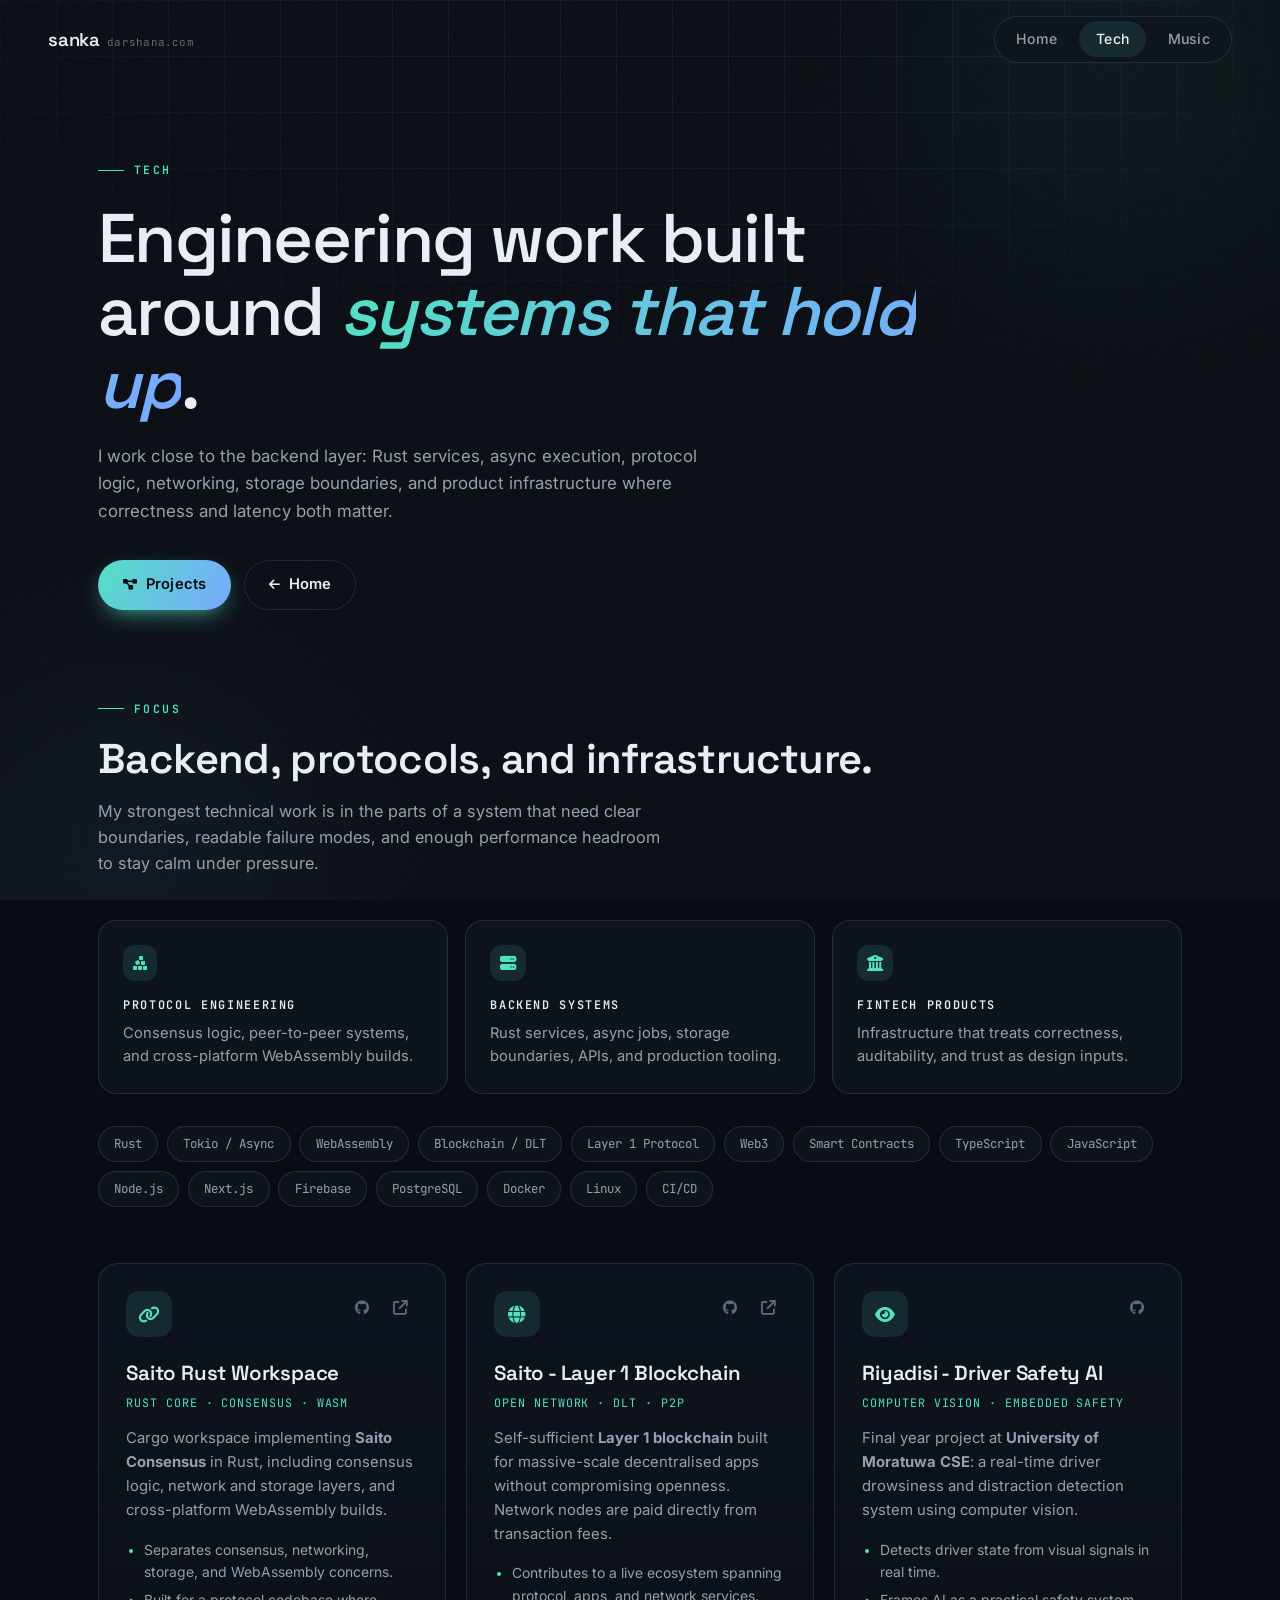
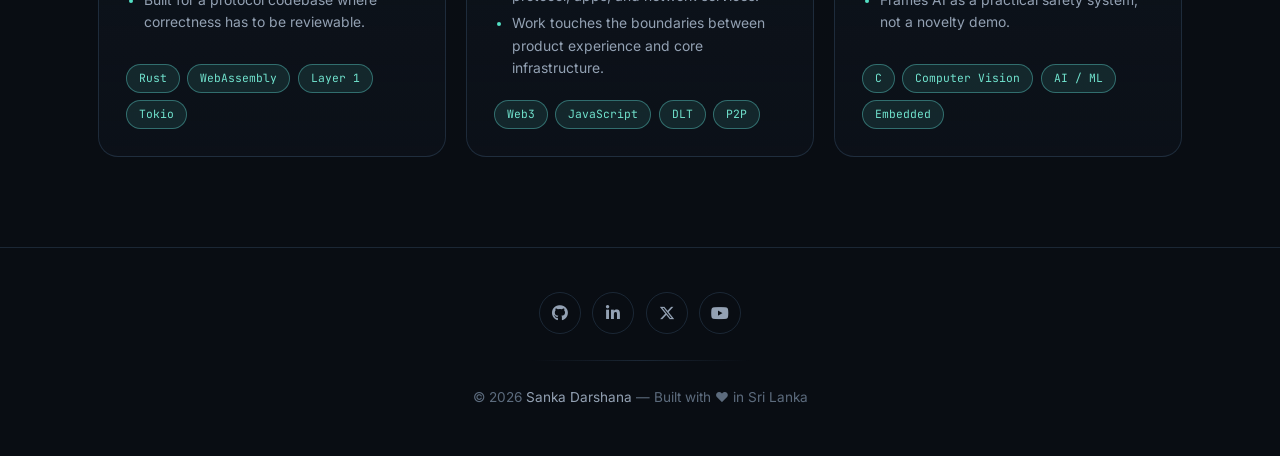
==== tech.html @ bdc48578 "Redesign site: tri-theme modern aesthetic - Shared stylesheet rewritten: per-page themes scoped by b" ====
<!DOCTYPE html>
<html lang="en">

<head>
    <meta charset="UTF-8" />
    <meta name="viewport" content="width=device-width, initial-scale=1.0" />
    <meta name="description"
        content="Technical portfolio of Sanka Darshana: Rust systems, blockchain protocols, backend engineering, and FinTech infrastructure." />
    <meta name="author" content="Sanka Darshana" />

    <meta property="og:title" content="Sanka Darshana - Tech" />
    <meta property="og:description" content="Rust systems, blockchain infrastructure, backend engineering, and selected projects." />
    <meta property="og:type" content="website" />
    <meta property="og:url" content="https://sankadarshana.com/tech.html" />

    <link rel="canonical" href="https://sankadarshana.com/tech.html" />
    <link rel="preconnect" href="https://fonts.googleapis.com" />
    <link rel="preconnect" href="https://fonts.gstatic.com" crossorigin />
    <link
        href="https://fonts.googleapis.com/css2?family=Fraunces:ital,wght@0,400..700;1,400..700&family=Inter:wght@400;500;600&family=JetBrains+Mono:wght@400;600&family=Space+Grotesk:wght@500;600&display=swap"
        rel="stylesheet" />

    <link rel="stylesheet" href="https://cdnjs.cloudflare.com/ajax/libs/font-awesome/6.5.1/css/all.min.css"
        integrity="sha512-DTOQO9RWCH3ppGqcWaEA1BIZOC6xxalwEsw9c2QQeAIftl+Vegovlnee1c9QX4TctnWMn13TZye+giMm8e2LwA=="
        crossorigin="anonymous" referrerpolicy="no-referrer" />

    <link rel="stylesheet" href="css/style.css" />
</head>

<body data-page="tech">

    <nav class="nav" role="navigation" aria-label="Main navigation">
        <a href="index.html" class="nav__logo">sanka<span>darshana.com</span></a>

        <ul class="nav__links" role="list">
            <li><a href="index.html" data-page-link="home">Home</a></li>
            <li><a href="tech.html" data-page-link="tech">Tech</a></li>
            <li><a href="music.html" data-page-link="music">Music</a></li>
        </ul>

        <button class="nav__burger" aria-label="Open menu" aria-expanded="false">
            <span></span>
            <span></span>
            <span></span>
        </button>
    </nav>

    <nav class="nav__mobile" aria-label="Mobile navigation">
        <a href="index.html" data-page-link="home">Home</a>
        <a href="tech.html" data-page-link="tech">Tech</a>
        <a href="music.html" data-page-link="music">Music</a>
    </nav>

    <div class="backdrop" aria-hidden="true">
        <div class="backdrop__glow backdrop__glow--a"></div>
        <div class="backdrop__glow backdrop__glow--b"></div>
        <div class="backdrop__grid"></div>
        <div class="backdrop__grain"></div>
    </div>

    <main>
        <section class="page-hero page-hero--tech" aria-label="Tech overview">
            <div class="page-hero__inner">
                <p class="section-label fade-in">tech</p>
                <h1 class="page-hero__title fade-in fade-in-delay-1">
                    Engineering work built around <em>systems that hold up</em>.
                </h1>
                <p class="page-hero__desc fade-in fade-in-delay-2">
                    I work close to the backend layer: Rust services, async execution, protocol logic,
                    networking, storage boundaries, and product infrastructure where correctness and latency
                    both matter.
                </p>
                <div class="page-hero__actions fade-in fade-in-delay-3">
                    <a href="#projects" class="btn btn--dev"><i class="fa-solid fa-diagram-project"></i> Projects</a>
                    <a href="index.html" class="btn btn--outline"><i class="fa-solid fa-arrow-left"></i> Home</a>
                </div>
            </div>
        </section>

        <section id="developer" aria-label="Technical portfolio">
            <div class="dev__header">
                <p class="section-label fade-in">focus</p>
                <h2 class="section-title fade-in fade-in-delay-1">
                    Backend, protocols, and infrastructure.
                </h2>
                <p class="section-desc fade-in fade-in-delay-2">
                    My strongest technical work is in the parts of a system that need clear boundaries,
                    readable failure modes, and enough performance headroom to stay calm under pressure.
                </p>
            </div>

            <div class="dev__focus fade-in fade-in-delay-3" role="list" aria-label="Engineering focus areas">
                <article class="focus-card" role="listitem">
                    <i class="fa-solid fa-cubes-stacked"></i>
                    <span>Protocol engineering</span>
                    <strong>Consensus logic, peer-to-peer systems, and cross-platform WebAssembly builds.</strong>
                </article>
                <article class="focus-card" role="listitem">
                    <i class="fa-solid fa-server"></i>
                    <span>Backend systems</span>
                    <strong>Rust services, async jobs, storage boundaries, APIs, and production tooling.</strong>
                </article>
                <article class="focus-card" role="listitem">
                    <i class="fa-solid fa-building-columns"></i>
                    <span>FinTech products</span>
                    <strong>Infrastructure that treats correctness, auditability, and trust as design inputs.</strong>
                </article>
            </div>

            <div class="skills__grid fade-in" aria-label="Skills">
                <span class="skill-badge">Rust</span>
                <span class="skill-badge">Tokio / Async</span>
                <span class="skill-badge">WebAssembly</span>
                <span class="skill-badge">Blockchain / DLT</span>
                <span class="skill-badge">Layer 1 Protocol</span>
                <span class="skill-badge">Web3</span>
                <span class="skill-badge">Smart Contracts</span>
                <span class="skill-badge">TypeScript</span>
                <span class="skill-badge">JavaScript</span>
                <span class="skill-badge">Node.js</span>
                <span class="skill-badge">Next.js</span>
                <span class="skill-badge">Firebase</span>
                <span class="skill-badge">PostgreSQL</span>
                <span class="skill-badge">Docker</span>
                <span class="skill-badge">Linux</span>
                <span class="skill-badge">CI/CD</span>
            </div>

            <div id="projects" class="projects__grid" role="list">
                <article class="project-card fade-in" role="listitem">
                    <div class="project-card__head">
                        <span class="project-card__icon" aria-hidden="true"><i class="fa-solid fa-link"></i></span>
                        <div class="project-card__links">
                            <a href="https://github.com/SaitoTech/saito-rust-workspace" aria-label="GitHub repository"
                                title="View on GitHub" target="_blank" rel="noopener"><i
                                    class="fa-brands fa-github"></i></a>
                            <a href="https://saitotech.github.io/saito-rust-workspace/" aria-label="API Docs"
                                title="API Docs" target="_blank" rel="noopener"><i
                                    class="fa-solid fa-arrow-up-right-from-square"></i></a>
                        </div>
                    </div>
                    <h3 class="project-card__title">Saito Rust Workspace</h3>
                    <p class="project-card__meta">Rust core &middot; Consensus &middot; WASM</p>
                    <p class="project-card__desc">
                        Cargo workspace implementing <strong>Saito Consensus</strong> in Rust, including
                        consensus logic, network and storage layers, and cross-platform WebAssembly builds.
                    </p>
                    <ul class="project-card__details">
                        <li>Separates consensus, networking, storage, and WebAssembly concerns.</li>
                        <li>Built for a protocol codebase where correctness has to be reviewable.</li>
                    </ul>
                    <div class="project-card__tags">
                        <span class="tag tag--dev">Rust</span>
                        <span class="tag tag--dev">WebAssembly</span>
                        <span class="tag tag--dev">Layer 1</span>
                        <span class="tag tag--dev">Tokio</span>
                    </div>
                </article>

                <article class="project-card fade-in fade-in-delay-1" role="listitem">
                    <div class="project-card__head">
                        <span class="project-card__icon" aria-hidden="true"><i class="fa-solid fa-globe"></i></span>
                        <div class="project-card__links">
                            <a href="https://github.com/SaitoTech/saito" aria-label="GitHub repository"
                                title="View on GitHub" target="_blank" rel="noopener"><i
                                    class="fa-brands fa-github"></i></a>
                            <a href="https://saito.io" aria-label="Live site" title="saito.io" target="_blank"
                                rel="noopener"><i class="fa-solid fa-arrow-up-right-from-square"></i></a>
                        </div>
                    </div>
                    <h3 class="project-card__title">Saito - Layer 1 Blockchain</h3>
                    <p class="project-card__meta">Open network &middot; DLT &middot; P2P</p>
                    <p class="project-card__desc">
                        Self-sufficient <strong>Layer 1 blockchain</strong> built for massive-scale decentralised
                        apps without compromising openness. Network nodes are paid directly from transaction fees.
                    </p>
                    <ul class="project-card__details">
                        <li>Contributes to a live ecosystem spanning protocol, apps, and network services.</li>
                        <li>Work touches the boundaries between product experience and core infrastructure.</li>
                    </ul>
                    <div class="project-card__tags">
                        <span class="tag tag--dev">Web3</span>
                        <span class="tag tag--dev">JavaScript</span>
                        <span class="tag tag--dev">DLT</span>
                        <span class="tag tag--dev">P2P</span>
                    </div>
                </article>

                <article class="project-card fade-in fade-in-delay-2" role="listitem">
                    <div class="project-card__head">
                        <span class="project-card__icon" aria-hidden="true"><i class="fa-solid fa-eye"></i></span>
                        <div class="project-card__links">
                            <a href="https://github.com/SankaD/Riyadisi" aria-label="GitHub repository"
                                title="View on GitHub" target="_blank" rel="noopener"><i
                                    class="fa-brands fa-github"></i></a>
                        </div>
                    </div>
                    <h3 class="project-card__title">Riyadisi - Driver Safety AI</h3>
                    <p class="project-card__meta">Computer vision &middot; Embedded safety</p>
                    <p class="project-card__desc">
                        Final year project at <strong>University of Moratuwa CSE</strong>: a real-time driver
                        drowsiness and distraction detection system using computer vision.
                    </p>
                    <ul class="project-card__details">
                        <li>Detects driver state from visual signals in real time.</li>
                        <li>Frames AI as a practical safety system, not a novelty demo.</li>
                    </ul>
                    <div class="project-card__tags">
                        <span class="tag tag--dev">C</span>
                        <span class="tag tag--dev">Computer Vision</span>
                        <span class="tag tag--dev">AI / ML</span>
                        <span class="tag tag--dev">Embedded</span>
                    </div>
                </article>
            </div>
        </section>
    </main>

    <footer>
        <div class="footer__social" aria-label="Social links">
            <a href="https://github.com/SankaD" class="github" aria-label="GitHub" title="GitHub" target="_blank"
                rel="noopener"><i class="fa-brands fa-github"></i></a>
            <a href="https://www.linkedin.com/in/sankadarshana/" class="linkedin" aria-label="LinkedIn" title="LinkedIn"
                target="_blank" rel="noopener"><i class="fa-brands fa-linkedin-in"></i></a>
            <a href="https://twitter.com/SankaD" class="twitter" aria-label="Twitter/X" title="Twitter/X"
                target="_blank" rel="noopener"><i class="fa-brands fa-x-twitter"></i></a>
            <a href="https://www.youtube.com/@sanka-darshana" class="youtube" aria-label="YouTube" title="YouTube"
                target="_blank" rel="noopener"><i class="fa-brands fa-youtube"></i></a>
        </div>

        <div class="footer__divider" aria-hidden="true"></div>

        <p class="footer__copy">
            &copy; 2026 <a href="index.html">Sanka Darshana</a> &mdash; Built with &hearts; in Sri Lanka
        </p>
    </footer>

    <script src="js/main.js"></script>
</body>

</html>
---- css/style.css ----
/* ============================================================
   sankadarshana.com — one sheet, three moods.
   Theme scope: body[data-page="home"|"tech"|"music"].
   Shared layout + components inherit per-page custom props.
   ============================================================ */

/* ---------- Reset & tokens ---------- */

*,
*::before,
*::after {
  box-sizing: border-box;
  margin: 0;
  padding: 0;
}

html {
  scroll-behavior: smooth;
  -webkit-text-size-adjust: 100%;
}

body {
  min-height: 100dvh;
  font-family: var(--font-body);
  font-size: 1rem;
  line-height: 1.6;
  color: var(--ink);
  background-color: var(--bg);
  -webkit-font-smoothing: antialiased;
  text-rendering: optimizeLegibility;
}

img {
  max-width: 100%;
  display: block;
}

a {
  color: inherit;
  text-decoration: none;
}

ul[role="list"],
ol[role="list"] {
  list-style: none;
}

button {
  font: inherit;
  color: inherit;
  background: none;
  border: 0;
  cursor: pointer;
}

::selection {
  background: var(--accent);
  color: #0b0c10;
}

:focus-visible {
  outline: 2px solid var(--accent);
  outline-offset: 3px;
  border-radius: 4px;
}

@media (prefers-reduced-motion: reduce) {
  html {
    scroll-behavior: auto;
  }

  *,
  *::before,
  *::after {
    animation-duration: 0.01ms !important;
    animation-iteration-count: 1 !important;
    transition-duration: 0.01ms !important;
  }
}

/* ---------- Page themes ---------- */
/* Home: warm neutral studio · Tech: cool machine room · Music: analog dusk */

body[data-page="home"] {
  --bg: #101014;
  --bg-raised: #17171d;
  --panel: rgba(255, 255, 255, 0.035);
  --line: rgba(255, 255, 255, 0.09);
  --ink: #f2f0eb;
  --muted: #a5a3a0;
  --faint: #71706e;

  --accent: #e8b64c;
  --accent-2: #8fa3b8;
  --accent-soft: rgba(232, 182, 76, 0.12);
  --glow-a: rgba(232, 182, 76, 0.09);
  --glow-b: rgba(143, 163, 184, 0.07);

  --font-display: "Fraunces", "Iowan Old Style", Georgia, serif;
  --font-body: "Inter", system-ui, sans-serif;
  --font-mono: "JetBrains Mono", ui-monospace, "SF Mono", monospace;
}

body[data-page="tech"] {
  --bg: #090d13;
  --bg-raised: #0e141d;
  --panel: rgba(148, 197, 255, 0.04);
  --line: rgba(126, 178, 236, 0.16);
  --ink: #e8eef6;
  --muted: #93a1b3;
  --faint: #5c6b7d;

  --accent: #53e0c4;
  --accent-2: #79a8ff;
  --accent-soft: rgba(83, 224, 196, 0.11);
  --glow-a: rgba(83, 224, 196, 0.07);
  --glow-b: rgba(121, 168, 255, 0.08);

  --font-display: "Space Grotesk", "Inter", system-ui, sans-serif;
  --font-body: "Inter", system-ui, sans-serif;
  --font-mono: "JetBrains Mono", ui-monospace, "SF Mono", monospace;
}

body[data-page="music"] {
  --bg: #140d12;
  --bg-raised: #1d1319;
  --panel: rgba(255, 190, 150, 0.05);
  --line: rgba(240, 176, 128, 0.16);
  --ink: #f7ede4;
  --muted: #bd9f92;
  --faint: #867066;

  --accent: #ff9e64;
  --accent-2: #f472a6;
  --accent-soft: rgba(255, 158, 100, 0.12);
  --glow-a: rgba(255, 158, 100, 0.1);
  --glow-b: rgba(244, 114, 166, 0.08);

  --font-display: "Fraunces", "Iowan Old Style", Georgia, serif;
  --font-body: "Inter", system-ui, sans-serif;
  --font-mono: "JetBrains Mono", ui-monospace, "SF Mono", monospace;
}

/* ---------- Ambient backdrop ---------- */

.backdrop {
  position: fixed;
  inset: 0;
  z-index: -2;
  overflow: hidden;
  pointer-events: none;
}

.backdrop__glow {
  position: absolute;
  width: 55vmax;
  height: 55vmax;
  border-radius: 50%;
  filter: blur(70px);
  opacity: 0.9;
}

.backdrop__glow--a {
  top: -22vmax;
  right: -15vmax;
  background: radial-gradient(circle at center, var(--glow-a), transparent 65%);
}

.backdrop__glow--b {
  bottom: -25vmax;
  left: -18vmax;
  background: radial-gradient(circle at center, var(--glow-b), transparent 65%);
}

.backdrop__grid {
  position: absolute;
  inset: 0;
  opacity: 0.5;
  background-image:
    linear-gradient(var(--line) 1px, transparent 1px),
    linear-gradient(90deg, var(--line) 1px, transparent 1px);
  background-size: 56px 56px;
  mask-image: radial-gradient(ellipse 85% 60% at 50% 0%, black 20%, transparent 78%);
  -webkit-mask-image: radial-gradient(ellipse 85% 60% at 50% 0%, black 20%, transparent 78%);
}

/* Film grain — subtle, animated on music only */
.backdrop__grain {
  position: absolute;
  inset: -50%;
  opacity: 0.05;
  background-image: url("data:image/svg+xml,%3Csvg xmlns='http://www.w3.org/2000/svg' width='160' height='160'%3E%3Cfilter id='n'%3E%3CfeTurbulence type='fractalNoise' baseFrequency='0.9' numOctaves='2'/%3E%3C/filter%3E%3Crect width='100%25' height='100%25' filter='url(%23n)'/%3E%3C/svg%3E");
}

body[data-page="music"] .backdrop__grain {
  animation: grain-shift 9s steps(10) infinite;
}

@keyframes grain-shift {
  to {
    transform: translate(6%, -4%);
  }
}

/* ---------- Navigation ---------- */

.nav {
  position: fixed;
  top: 0;
  left: 0;
  right: 0;
  z-index: 100;
  display: flex;
  align-items: center;
  justify-content: space-between;
  gap: 1rem;
  padding: 1rem clamp(1.25rem, 5vw, 3rem);
  border-bottom: 1px solid transparent;
  transition: background-color 0.35s ease, border-color 0.35s ease, backdrop-filter 0.35s ease;
}

.nav.scrolled {
  background: color-mix(in srgb, var(--bg) 82%, transparent);
  -webkit-backdrop-filter: blur(14px);
  backdrop-filter: blur(14px);
  border-bottom-color: var(--line);
}

.nav__logo {
  display: inline-flex;
  align-items: baseline;
  gap: 0.1rem;
  font-family: var(--font-display);
  font-weight: 600;
  font-size: 1.15rem;
  letter-spacing: -0.01em;
  z-index: 102;
}

.nav__logo span {
  font-family: var(--font-mono);
  font-size: 0.68rem;
  font-weight: 400;
  letter-spacing: 0.02em;
  color: var(--faint);
  margin-left: 0.35rem;
  transition: color 0.3s ease;
}

.nav__logo:hover span {
  color: var(--accent);
}

.nav__links {
  display: flex;
  align-items: center;
  gap: 0.35rem;
  padding: 0.28rem;
  list-style: none;
  border: 1px solid var(--line);
  border-radius: 999px;
  background: color-mix(in srgb, var(--bg-raised) 72%, transparent);
  -webkit-backdrop-filter: blur(10px);
  backdrop-filter: blur(10px);
}

.nav__links a {
  display: inline-block;
  padding: 0.42rem 1.05rem;
  border-radius: 999px;
  font-size: 0.88rem;
  font-weight: 500;
  letter-spacing: 0.01em;
  color: var(--muted);
  transition: color 0.25s ease, background-color 0.25s ease;
}

.nav__links a:hover {
  color: var(--ink);
}

.nav__links a.active {
  color: var(--ink);
  background: var(--accent-soft);
}

/* Burger */
.nav__burger {
  display: none;
  flex-direction: column;
  justify-content: center;
  gap: 5px;
  width: 42px;
  height: 42px;
  padding: 10px;
  border: 1px solid var(--line);
  border-radius: 10px;
  background: color-mix(in srgb, var(--bg-raised) 72%, transparent);
  z-index: 102;
}

.nav__burger span {
  display: block;
  height: 2px;
  border-radius: 2px;
  background: var(--ink);
  transition: transform 0.3s ease, opacity 0.3s ease;
}

.nav__burger.open span:nth-child(1) {
  transform: translateY(7px) rotate(45deg);
}

.nav__burger.open span:nth-child(2) {
  opacity: 0;
}

.nav__burger.open span:nth-child(3) {
  transform: translateY(-7px) rotate(-45deg);
}

/* Mobile drawer */
.nav__mobile {
  position: fixed;
  top: 0;
  left: 0;
  right: 0;
  z-index: 99;
  display: none;
  flex-direction: column;
  gap: 0.25rem;
  padding: 4.75rem clamp(1.25rem, 5vw, 3rem) 1.5rem;
  background: color-mix(in srgb, var(--bg) 96%, transparent);
  -webkit-backdrop-filter: blur(18px);
  backdrop-filter: blur(18px);
  border-bottom: 1px solid var(--line);
  transform: translateY(-110%);
  transition: transform 0.35s cubic-bezier(0.32, 0.72, 0, 1);
}

.nav__mobile.open {
  transform: translateY(0);
}

.nav__mobile a {
  padding: 0.85rem 0.5rem;
  font-family: var(--font-display);
  font-size: 1.35rem;
  border-bottom: 1px solid var(--line);
  color: var(--muted);
}

.nav__mobile a:last-child {
  border-bottom: 0;
}

.nav__mobile a.active {
  color: var(--accent);
}

/* ---------- Layout primitives ---------- */

main {
  display: block;
}

.section-label {
  display: inline-flex;
  align-items: center;
  gap: 0.6rem;
  font-family: var(--font-mono);
  font-size: 0.72rem;
  font-weight: 600;
  letter-spacing: 0.22em;
  text-transform: uppercase;
  color: var(--accent);
}

.section-label::before {
  content: "";
  width: 26px;
  height: 1px;
  background: var(--accent);
}

.section-title {
  font-family: var(--font-display);
  font-size: clamp(1.7rem, 3.4vw, 2.6rem);
  font-weight: 600;
  line-height: 1.18;
  letter-spacing: -0.015em;
}

.section-desc {
  max-width: 58ch;
  color: var(--muted);
  font-size: 1.02rem;
}

/* ---------- Buttons ---------- */

.btn {
  display: inline-flex;
  align-items: center;
  gap: 0.55rem;
  padding: 0.78rem 1.5rem;
  border-radius: 999px;
  font-size: 0.92rem;
  font-weight: 600;
  letter-spacing: 0.01em;
  border: 1px solid transparent;
  transition: transform 0.25s ease, box-shadow 0.25s ease, background-color 0.25s ease,
    border-color 0.25s ease, color 0.25s ease;
}

.btn i {
  font-size: 0.85em;
}

.btn:hover {
  transform: translateY(-2px);
}

.btn:active {
  transform: translateY(0);
}

.btn--dev,
.btn--music {
  color: #0b0c10;
}

body[data-page="tech"] .btn--dev,
body[data-page="home"] .btn--dev {
  background: linear-gradient(120deg, var(--accent), var(--accent-2));
  box-shadow: 0 8px 24px -10px var(--accent);
}

body[data-page="tech"] .btn--dev:hover,
body[data-page="home"] .btn--dev:hover {
  box-shadow: 0 12px 30px -10px var(--accent);
}

.btn--music {
  background: linear-gradient(120deg, var(--accent), var(--accent-2));
  box-shadow: 0 8px 24px -10px var(--accent);
}

.btn--music:hover {
  box-shadow: 0 12px 30px -10px var(--accent);
}

.btn--outline {
  border-color: var(--line);
  color: var(--ink);
  background: transparent;
}

.btn--outline:hover {
  border-color: var(--accent);
  color: var(--accent);
}

.text-link {
  display: inline-flex;
  align-items: center;
  gap: 0.45rem;
  font-size: 0.92rem;
  font-weight: 600;
  color: var(--accent);
}

.text-link i {
  transition: transform 0.25s ease;
}

.text-link:hover i {
  transform: translateX(4px);
}

/* ---------- Reveal animations ---------- */

.fade-in {
  opacity: 0;
  transform: translateY(22px);
  transition: opacity 0.7s ease, transform 0.7s cubic-bezier(0.22, 0.61, 0.36, 1);
}

.fade-in.visible {
  opacity: 1;
  transform: none;
}

.fade-in-delay-1 { transition-delay: 0.09s; }
.fade-in-delay-2 { transition-delay: 0.18s; }
.fade-in-delay-3 { transition-delay: 0.27s; }
.fade-in-delay-4 { transition-delay: 0.36s; }

/* ============================================================
   HOME
   ============================================================ */

.home-hero {
  position: relative;
  max-width: 1180px;
  margin: 0 auto;
  padding: clamp(7.5rem, 16vh, 10.5rem) clamp(1.25rem, 5vw, 3rem) clamp(3.5rem, 8vh, 6rem);
}

.home-hero__layout {
  display: grid;
  grid-template-columns: minmax(0, 1.15fr) minmax(0, 0.85fr);
  align-items: center;
  gap: clamp(2rem, 5vw, 5rem);
}

.hero__eyebrow {
  display: inline-flex;
  padding: 0.42rem 1rem;
  border: 1px solid var(--line);
  border-radius: 999px;
  background: var(--panel);
  font-family: var(--font-mono);
  font-size: 0.72rem;
  font-weight: 500;
  letter-spacing: 0.16em;
  text-transform: uppercase;
  color: var(--muted);
}

.hero__name {
  margin-top: 1.4rem;
  font-family: var(--font-display);
  font-size: clamp(3.2rem, 8vw, 5.6rem);
  font-weight: 560;
  line-height: 0.98;
  letter-spacing: -0.025em;
}

.hero__name span {
  display: block;
}

.hero__name span:nth-child(2) {
  font-style: italic;
  font-variation-settings: "SOFT" 80, "WONK" 1;
  background: linear-gradient(100deg, var(--accent), var(--accent-2));
  -webkit-background-clip: text;
  background-clip: text;
  color: transparent;
}

.hero__roles {
  display: flex;
  align-items: center;
  gap: 0.1em;
  min-height: 1.9em;
  margin-top: 1.5rem;
  font-family: var(--font-mono);
  font-size: clamp(0.95rem, 1.6vw, 1.12rem);
  color: var(--muted);
}

.cursor {
  display: inline-block;
  width: 0.55ch;
  height: 1.15em;
  margin-left: 2px;
  background: var(--accent);
  animation: caret-blink 1.05s steps(1) infinite;
}

@keyframes caret-blink {
  50% {
    opacity: 0;
  }
}

.hero__bio {
  max-width: 52ch;
  margin-top: 1.25rem;
  font-size: 1.06rem;
  color: var(--muted);
}

.home-hero__actions {
  display: flex;
  flex-wrap: wrap;
  gap: 0.8rem;
  margin-top: 2.1rem;
}

.home-hero__social {
  display: flex;
  gap: 0.6rem;
  margin-top: 2rem;
}

.home-hero__social a {
  display: inline-grid;
  place-items: center;
  width: 40px;
  height: 40px;
  border: 1px solid var(--line);
  border-radius: 999px;
  color: var(--muted);
  font-size: 0.95rem;
  transition: color 0.25s ease, border-color 0.25s ease, transform 0.25s ease;
}

.home-hero__social a:hover {
  color: var(--accent);
  border-color: var(--accent);
  transform: translateY(-2px);
}

/* Portrait */
.home-hero__visual {
  position: relative;
}

.home-portrait {
  position: relative;
  aspect-ratio: 4 / 5;
  max-width: 400px;
  margin-inline: auto;
  border-radius: 24px;
  overflow: hidden;
  border: 1px solid var(--line);
}

.home-portrait img {
  width: 100%;
  height: 100%;
  object-fit: cover;
  filter: saturate(0.92) contrast(1.03);
}

.home-portrait::after {
  content: "";
  position: absolute;
  inset: 0;
  background: linear-gradient(to top, rgba(10, 10, 12, 0.82), transparent 55%);
}

.home-portrait__label {
  position: absolute;
  left: 1.1rem;
  right: 1.1rem;
  bottom: 1.1rem;
  z-index: 1;
}

.home-portrait__label span {
  display: block;
  font-family: var(--font-mono);
  font-size: 0.66rem;
  letter-spacing: 0.2em;
  text-transform: uppercase;
  color: var(--accent);
}

.home-portrait__label strong {
  font-family: var(--font-display);
  font-size: 1.02rem;
  font-weight: 500;
  line-height: 1.35;
  color: var(--ink);
}

/* Signal bars beside portrait */
.home-signal {
  position: absolute;
  top: 50%;
  right: -1.4rem;
  display: flex;
  align-items: flex-end;
  gap: 4px;
  height: 46px;
  transform: translateY(-50%);
}

.home-signal span {
  width: 4px;
  border-radius: 2px;
  background: linear-gradient(to top, var(--accent), var(--accent-2));
  animation: signal-pulse 1.6s ease-in-out infinite;
}

.home-signal span:nth-child(1) { height: 30%; animation-delay: 0s; }
.home-signal span:nth-child(2) { height: 70%; animation-delay: 0.2s; }
.home-signal span:nth-child(3) { height: 45%; animation-delay: 0.4s; }
.home-signal span:nth-child(4) { height: 95%; animation-delay: 0.6s; }

@keyframes signal-pulse {
  0%, 100% { transform: scaleY(0.55); }
  50%      { transform: scaleY(1); }
}

/* Home intro cards */
.home-intro {
  max-width: 1180px;
  margin: 0 auto;
  padding: 0 clamp(1.25rem, 5vw, 3rem) clamp(4rem, 9vh, 6.5rem);
}

.home-intro__inner {
  display: grid;
  grid-template-columns: repeat(2, minmax(0, 1fr));
  gap: 1.25rem;
}

.home-intro__card {
  position: relative;
  padding: 2rem;
  border: 1px solid var(--line);
  border-radius: 20px;
  background: var(--panel);
  overflow: hidden;
  transition: border-color 0.3s ease, transform 0.3s ease;
}

.home-intro__card::before {
  content: "";
  position: absolute;
  inset: 0 0 auto;
  height: 2px;
  background: linear-gradient(90deg, var(--accent), var(--accent-2));
  opacity: 0;
  transition: opacity 0.3s ease;
}

.home-intro__card:hover {
  border-color: color-mix(in srgb, var(--accent) 55%, var(--line));
  transform: translateY(-3px);
}

.home-intro__card:hover::before {
  opacity: 1;
}

.home-intro__card span {
  font-family: var(--font-mono);
  font-size: 0.7rem;
  font-weight: 600;
  letter-spacing: 0.22em;
  text-transform: uppercase;
  color: var(--accent);
}

.home-intro__card h2 {
  margin: 0.9rem 0 0.7rem;
  font-family: var(--font-display);
  font-size: 1.45rem;
  font-weight: 550;
  line-height: 1.25;
  letter-spacing: -0.01em;
}

.home-intro__card p {
  color: var(--muted);
  font-size: 0.95rem;
}

.home-intro__card .text-link {
  margin-top: 1.4rem;
}

/* ============================================================
   SUBPAGE HEROES (tech / music)
   ============================================================ */

.page-hero {
  position: relative;
  overflow: hidden;
}

.page-hero__inner {
  max-width: 1180px;
  margin: 0 auto;
  padding: clamp(8rem, 17vh, 11.5rem) clamp(1.25rem, 5vw, 3rem) clamp(4rem, 9vh, 6.5rem);
}

.page-hero__title {
  max-width: 21ch;
  margin-top: 1.4rem;
  font-family: var(--font-display);
  font-size: clamp(2.5rem, 6vw, 4.3rem);
  font-weight: 550;
  line-height: 1.06;
  letter-spacing: -0.025em;
}

.page-hero__title em {
  font-style: italic;
  background: linear-gradient(100deg, var(--accent), var(--accent-2));
  -webkit-background-clip: text;
  background-clip: text;
  color: transparent;
}

.page-hero__desc {
  max-width: 56ch;
  margin-top: 1.4rem;
  font-size: 1.06rem;
  color: var(--muted);
}

.page-hero__actions {
  display: flex;
  flex-wrap: wrap;
  gap: 0.8rem;
  margin-top: 2.2rem;
}

/* Music hero: equalizer strip along the bottom */
.music-eq {
  display: flex;
  align-items: flex-end;
  gap: 6px;
  height: 64px;
  max-width: 1180px;
  margin: 0 auto;
  padding: 0 clamp(1.25rem, 5vw, 3rem);
}

.music-eq span {
  flex: 1 1 0;
  max-width: 10px;
  border-radius: 3px 3px 0 0;
  background: linear-gradient(to top, var(--accent-soft), var(--accent));
  opacity: 0.55;
  animation: eq-dance 2.4s ease-in-out infinite;
  animation-delay: calc(var(--i) * -0.13s);
}

@keyframes eq-dance {
  0%, 100% { height: 18%; }
  30%      { height: var(--h); }
  60%      { height: calc(var(--h) * 0.45); }
}

/* ============================================================
   TECH PAGE
   ============================================================ */

#developer {
  max-width: 1180px;
  margin: 0 auto;
  padding: 0 clamp(1.25rem, 5vw, 3rem) clamp(4.5rem, 10vh, 7rem);
}

.dev__header {
  margin-bottom: 2.75rem;
}

.dev__header .section-title {
  margin-top: 1rem;
}

.dev__header .section-desc {
  margin-top: 0.9rem;
}

.dev__focus {
  display: grid;
  grid-template-columns: repeat(3, minmax(0, 1fr));
  gap: 1.1rem;
  margin-bottom: 2rem;
}

.focus-card {
  display: grid;
  gap: 0.45rem;
  padding: 1.5rem 1.5rem 1.6rem;
  border: 1px solid var(--line);
  border-radius: 18px;
  background: var(--panel);
  transition: border-color 0.3s ease, transform 0.3s ease, background-color 0.3s ease;
}

.focus-card i {
  width: fit-content;
  padding: 0.62rem;
  border-radius: 12px;
  background: var(--accent-soft);
  color: var(--accent);
  font-size: 1.02rem;
}

.focus-card span {
  margin-top: 0.5rem;
  font-family: var(--font-mono);
  font-size: 0.74rem;
  font-weight: 600;
  letter-spacing: 0.14em;
  text-transform: uppercase;
  color: var(--ink);
}

.focus-card strong {
  font-size: 0.92rem;
  font-weight: 400;
  line-height: 1.55;
  color: var(--muted);
}

.focus-card:hover {
  border-color: color-mix(in srgb, var(--accent) 50%, var(--line));
  transform: translateY(-3px);
}

.skills__grid {
  display: flex;
  flex-wrap: wrap;
  gap: 0.55rem;
  margin-bottom: 3.5rem;
}

.skill-badge {
  padding: 0.44rem 0.95rem;
  border: 1px solid var(--line);
  border-radius: 999px;
  background: var(--panel);
  font-family: var(--font-mono);
  font-size: 0.78rem;
  color: var(--muted);
  transition: color 0.25s ease, border-color 0.25s ease;
}

.skill-badge:hover {
  color: var(--accent);
  border-color: color-mix(in srgb, var(--accent) 50%, var(--line));
}

.projects__grid {
  display: grid;
  grid-template-columns: repeat(auto-fit, minmax(min(100%, 320px), 1fr));
  gap: 1.25rem;
}

.project-card {
  position: relative;
  display: flex;
  flex-direction: column;
  padding: 1.7rem;
  border: 1px solid var(--line);
  border-radius: 20px;
  background: linear-gradient(180deg, var(--bg-raised), color-mix(in srgb, var(--bg-raised) 55%, transparent));
  overflow: hidden;
  transition: border-color 0.3s ease, transform 0.3s ease, box-shadow 0.3s ease;
}

.project-card::before {
  content: "";
  position: absolute;
  inset: 0 0 auto;
  height: 2px;
  background: linear-gradient(90deg, var(--accent), var(--accent-2));
  opacity: 0;
  transition: opacity 0.3s ease;
}

.project-card:hover {
  border-color: color-mix(in srgb, var(--accent) 50%, var(--line));
  transform: translateY(-4px);
  box-shadow: 0 22px 44px -24px rgba(0, 0, 0, 0.55);
}

.project-card:hover::before {
  opacity: 1;
}

.project-card__head {
  display: flex;
  align-items: flex-start;
  justify-content: space-between;
  gap: 0.75rem;
}

.project-card__icon {
  display: inline-grid;
  place-items: center;
  width: 46px;
  height: 46px;
  border-radius: 13px;
  background: var(--accent-soft);
  color: var(--accent);
  font-size: 1.1rem;
}

.project-card__links {
  display: flex;
  gap: 0.3rem;
}

.project-card__links a {
  display: inline-grid;
  place-items: center;
  width: 34px;
  height: 34px;
  border-radius: 9px;
  color: var(--faint);
  font-size: 0.92rem;
  transition: color 0.25s ease, background-color 0.25s ease;
}

.project-card__links a:hover {
  color: var(--ink);
  background: var(--panel);
}

.project-card__title {
  margin-top: 1.2rem;
  font-family: var(--font-display);
  font-size: 1.28rem;
  font-weight: 600;
  letter-spacing: -0.01em;
}

.project-card__meta {
  margin-top: 0.3rem;
  font-family: var(--font-mono);
  font-size: 0.73rem;
  letter-spacing: 0.08em;
  text-transform: uppercase;
  color: var(--accent);
}

.project-card__desc {
  margin-top: 0.9rem;
  font-size: 0.93rem;
  color: var(--muted);
}

.project-card__details {
  margin: 1rem 0 0;
  padding-left: 1.1rem;
  display: grid;
  gap: 0.35rem;
}

.project-card__details li {
  font-size: 0.87rem;
  color: var(--muted);
}

.project-card__details li::marker {
  color: var(--accent);
}

.project-card__tags {
  display: flex;
  flex-wrap: wrap;
  gap: 0.45rem;
  margin-top: auto;
  padding-top: 1.3rem;
}

.tag {
  padding: 0.28rem 0.75rem;
  border-radius: 999px;
  border: 1px solid var(--line);
  font-family: var(--font-mono);
  font-size: 0.71rem;
  color: var(--muted);
}

.tag--dev {
  border-color: color-mix(in srgb, var(--accent) 30%, var(--line));
  background: var(--accent-soft);
  color: color-mix(in srgb, var(--accent) 80%, var(--ink));
}

/* ============================================================
   MUSIC PAGE
   ============================================================ */

#musician {
  max-width: 1180px;
  margin: 0 auto;
  padding: 0 clamp(1.25rem, 5vw, 3rem) clamp(4.5rem, 10vh, 7rem);
}

.music__header {
  margin-bottom: 2.5rem;
}

.music__header .section-title {
  margin-top: 1rem;
}

.music__header .section-desc {
  margin-top: 0.9rem;
}

.music__genre-tags {
  display: flex;
  flex-wrap: wrap;
  gap: 0.55rem;
  margin-top: 1.4rem;
}

.genre-badge {
  padding: 0.42rem 0.95rem;
  border: 1px solid var(--line);
  border-radius: 999px;
  background: var(--panel);
  font-size: 0.8rem;
  font-weight: 500;
  color: var(--muted);
  transition: color 0.25s ease, border-color 0.25s ease, transform 0.25s ease;
}

.genre-badge:hover {
  color: var(--accent);
  border-color: color-mix(in srgb, var(--accent) 50%, var(--line));
  transform: translateY(-2px);
}

/* Feature banner */
.music__feature {
  position: relative;
  display: flex;
  align-items: center;
  gap: 1.4rem;
  padding: 1.6rem 1.8rem;
  margin-bottom: 2.25rem;
  border: 1px solid color-mix(in srgb, var(--accent) 26%, var(--line));
  border-radius: 18px;
  background:
    radial-gradient(120% 200% at 0% 50%, var(--accent-soft), transparent 55%),
    var(--panel);
  overflow: hidden;
}

.music__wave {
  display: flex;
  align-items: center;
  gap: 4px;
  flex-shrink: 0;
  height: 34px;
}

.music__wave span {
  width: 3px;
  height: 100%;
  border-radius: 2px;
  background: var(--accent);
  animation: wave-bounce 1.15s ease-in-out infinite;
}

.music__wave span:nth-child(odd) {
  background: var(--accent-2);
}

.music__wave span:nth-child(1) { animation-delay: 0s; }
.music__wave span:nth-child(2) { animation-delay: 0.12s; }
.music__wave span:nth-child(3) { animation-delay: 0.24s; }
.music__wave span:nth-child(4) { animation-delay: 0.36s; }
.music__wave span:nth-child(5) { animation-delay: 0.48s; }
.music__wave span:nth-child(6) { animation-delay: 0.6s; }
.music__wave span:nth-child(7) { animation-delay: 0.72s; }

@keyframes wave-bounce {
  0%, 100% { transform: scaleY(0.35); }
  50%      { transform: scaleY(1); }
}

.music__feature-kicker {
  display: block;
  font-family: var(--font-mono);
  font-size: 0.68rem;
  font-weight: 600;
  letter-spacing: 0.2em;
  text-transform: uppercase;
  color: var(--accent);
}

.music__feature strong {
  font-family: var(--font-display);
  font-size: 1.08rem;
  font-weight: 500;
  line-height: 1.4;
}

/* Vinyl cards */
.music__grid {
  display: grid;
  grid-template-columns: repeat(auto-fit, minmax(min(100%, 300px), 1fr));
  gap: 1.4rem;
}

.music-card {
  position: relative;
  display: flex;
  flex-direction: column;
  border: 1px solid var(--line);
  border-radius: 20px;
  background: linear-gradient(180deg, var(--bg-raised), color-mix(in srgb, var(--bg-raised) 55%, transparent));
  overflow: hidden;
  transition: border-color 0.3s ease, transform 0.3s ease, box-shadow 0.3s ease;
}

.music-card:hover {
  border-color: color-mix(in srgb, var(--accent) 45%, var(--line));
  transform: translateY(-4px);
  box-shadow: 0 24px 48px -26px rgba(0, 0, 0, 0.6);
}

.music-card__cover {
  position: relative;
  display: grid;
  place-items: center;
  aspect-ratio: 21 / 9;
  font-size: 3rem;
  color: rgba(255, 255, 255, 0.85);
  overflow: hidden;
}

.music-card__cover::before {
  content: "";
  position: absolute;
  inset: 0;
  background:
    radial-gradient(circle at 68% 30%, rgba(255, 255, 255, 0.14), transparent 42%),
    linear-gradient(130deg, var(--cover-a), var(--cover-b));
}

.music-card:first-child .music-card__cover { --cover-a: #b4540a; --cover-b: #431c74; }
.music-card:nth-child(2) .music-card__cover { --cover-a: #c2337b; --cover-b: #16264f; }
.music-card:nth-child(3) .music-card__cover { --cover-a: #0f766e; --cover-b: #7c2d12; }

/* Concentric grooves */
.music-card__cover::after {
  content: "";
  position: absolute;
  right: -34px;
  bottom: -34px;
  width: 132px;
  height: 132px;
  border-radius: 50%;
  border: 1px solid rgba(255, 255, 255, 0.22);
  box-shadow:
    0 0 0 12px rgba(255, 255, 255, 0.04) inset,
    0 0 0 1px rgba(255, 255, 255, 0.14),
    0 0 0 22px rgba(255, 255, 255, 0.03) inset,
    0 0 0 2px rgba(255, 255, 255, 0.1),
    0 0 0 34px rgba(255, 255, 255, 0.02) inset;
  transition: transform 0.5s ease;
}

.music-card:hover .music-card__cover::after {
  transform: rotate(90deg) scale(1.04);
}

.music-card__cover i {
  position: relative;
  z-index: 1;
  filter: drop-shadow(0 6px 18px rgba(0, 0, 0, 0.45));
  transition: transform 0.4s cubic-bezier(0.22, 0.61, 0.36, 1);
}

.music-card:hover .music-card__cover i {
  transform: scale(1.12);
}

.music-card__body {
  display: flex;
  flex-direction: column;
  flex-grow: 1;
  padding: 1.5rem 1.5rem 1.6rem;
}

.music-card__type {
  font-family: var(--font-mono);
  font-size: 0.7rem;
  font-weight: 600;
  letter-spacing: 0.16em;
  text-transform: uppercase;
  color: var(--accent);
}

.music-card__title {
  margin-top: 0.65rem;
  font-family: var(--font-display);
  font-size: 1.32rem;
  font-weight: 600;
  letter-spacing: -0.01em;
}

.music-card__desc {
  margin-top: 0.7rem;
  font-size: 0.92rem;
  color: var(--muted);
}

.music-card__streams {
  display: flex;
  flex-wrap: wrap;
  gap: 0.55rem;
  margin-top: auto;
  padding-top: 1.35rem;
}

.stream-btn {
  display: inline-flex;
  align-items: center;
  gap: 0.5rem;
  padding: 0.52rem 1.1rem;
  border: 1px solid var(--line);
  border-radius: 999px;
  background: var(--panel);
  font-size: 0.84rem;
  font-weight: 600;
  color: var(--ink);
  transition: border-color 0.25s ease, background-color 0.25s ease, transform 0.25s ease,
    color 0.25s ease;
}

.stream-btn:hover {
  border-color: var(--accent);
  color: var(--accent);
  transform: translateY(-2px);
}

/* ============================================================
   FOOTER
   ============================================================ */

footer {
  border-top: 1px solid var(--line);
  padding: 2.75rem clamp(1.25rem, 5vw, 3rem) 3rem;
  text-align: center;
}

.footer__social {
  display: inline-flex;
  gap: 0.7rem;
}

.footer__social a {
  display: inline-grid;
  place-items: center;
  width: 42px;
  height: 42px;
  border: 1px solid var(--line);
  border-radius: 999px;
  color: var(--muted);
  font-size: 1rem;
  transition: color 0.25s ease, border-color 0.25s ease, transform 0.25s ease;
}

.footer__social a:hover {
  color: var(--accent);
  border-color: color-mix(in srgb, var(--accent) 55%, var(--line));
  transform: translateY(-3px);
}

.footer__divider {
  width: min(220px, 40%);
  height: 1px;
  margin: 1.6rem auto;
  background: linear-gradient(90deg, transparent, var(--line), transparent);
}

.footer__copy {
  font-size: 0.85rem;
  color: var(--faint);
}

.footer__copy a {
  color: var(--muted);
  transition: color 0.25s ease;
}

.footer__copy a:hover {
  color: var(--accent);
}

/* ============================================================
   RESPONSIVE
   ============================================================ */

@media (max-width: 900px) {
  .nav__links {
    display: none;
  }

  .nav__burger {
    display: flex;
  }

  .nav__mobile {
    display: flex;
  }

  .home-hero {
    padding-top: 7.5rem;
  }

  .home-hero__layout {
    grid-template-columns: 1fr;
    gap: 3rem;
  }

  .home-portrait {
    max-width: 340px;
  }

  .home-signal {
    right: 0.5rem;
  }

  .home-intro__inner {
    grid-template-columns: 1fr;
  }

  .dev__focus {
    grid-template-columns: 1fr;
  }
}

@media (max-width: 480px) {
  .page-hero__actions .btn {
    width: 100%;
    justify-content: center;
  }

  .home-hero__actions .btn {
    flex: 1 1 100%;
    justify-content: center;
  }

  .music__feature {
    flex-direction: column;
    align-items: flex-start;
    gap: 1rem;
  }
}
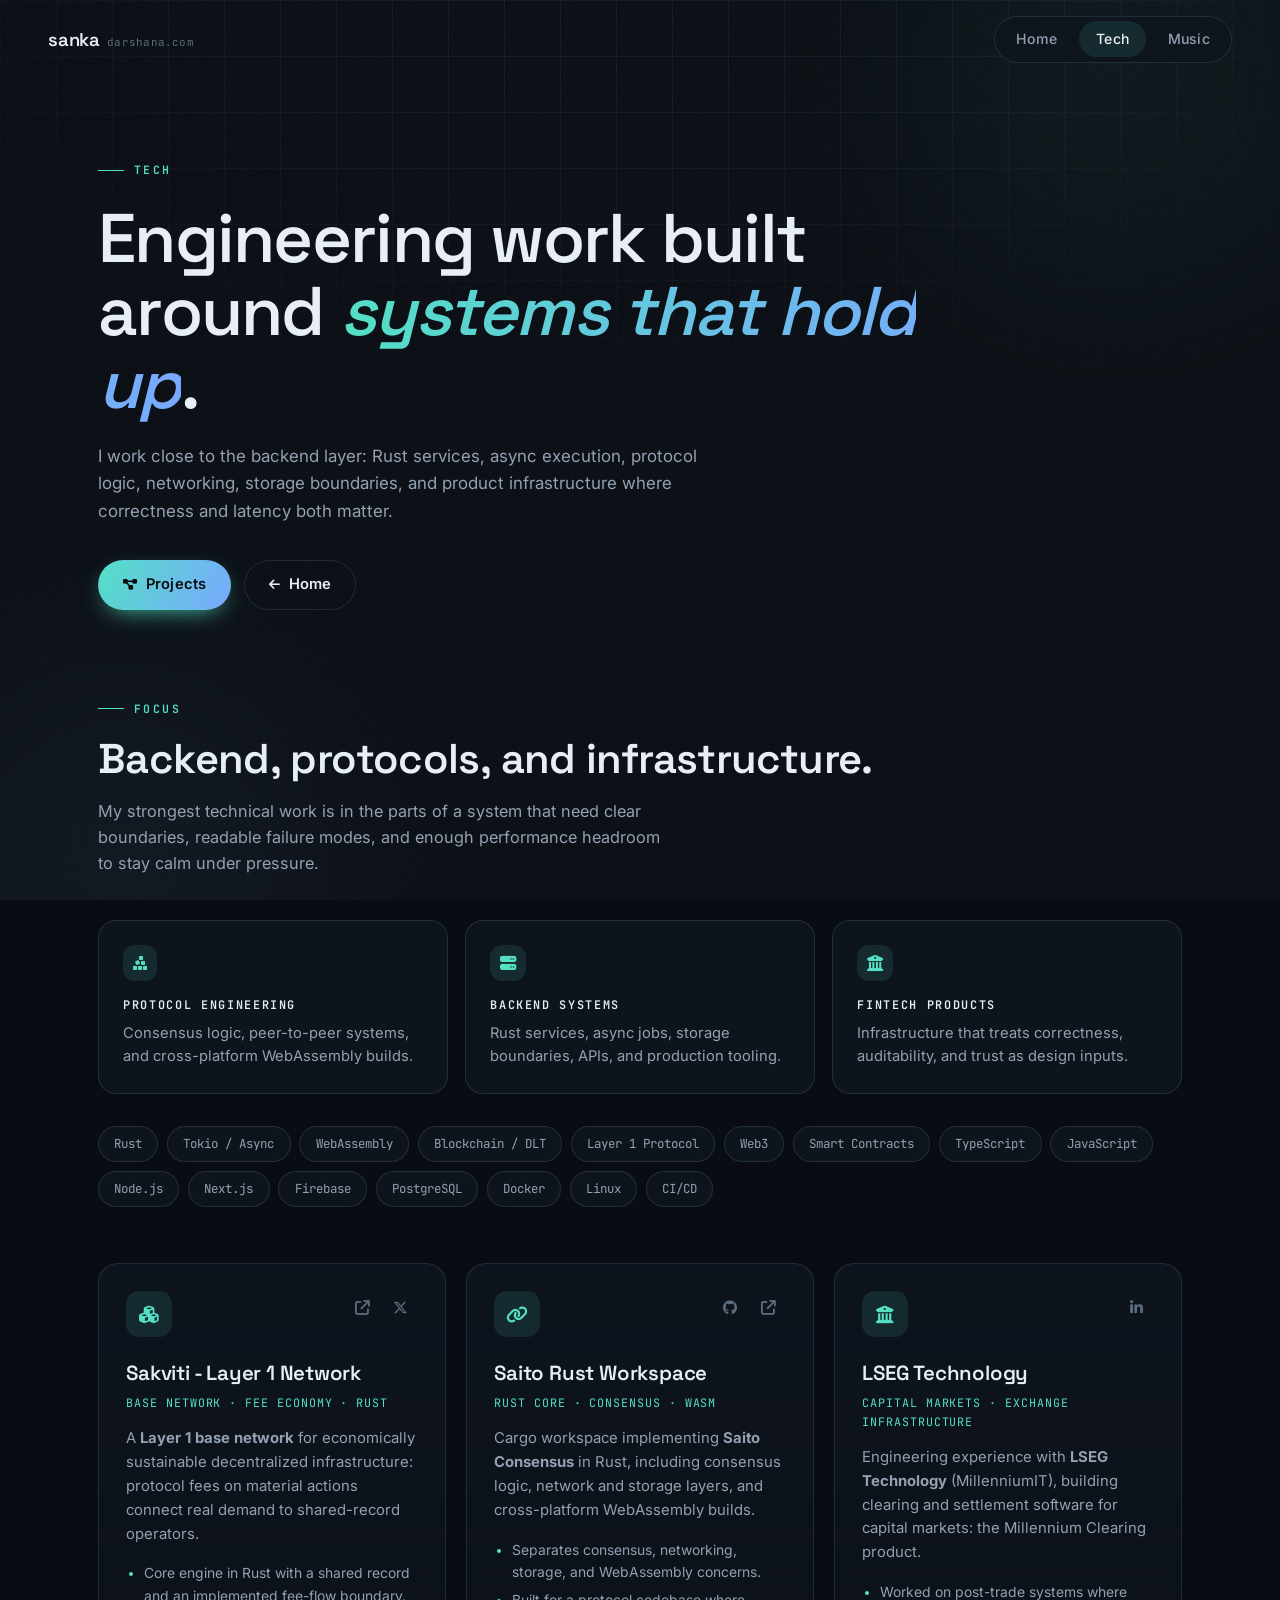
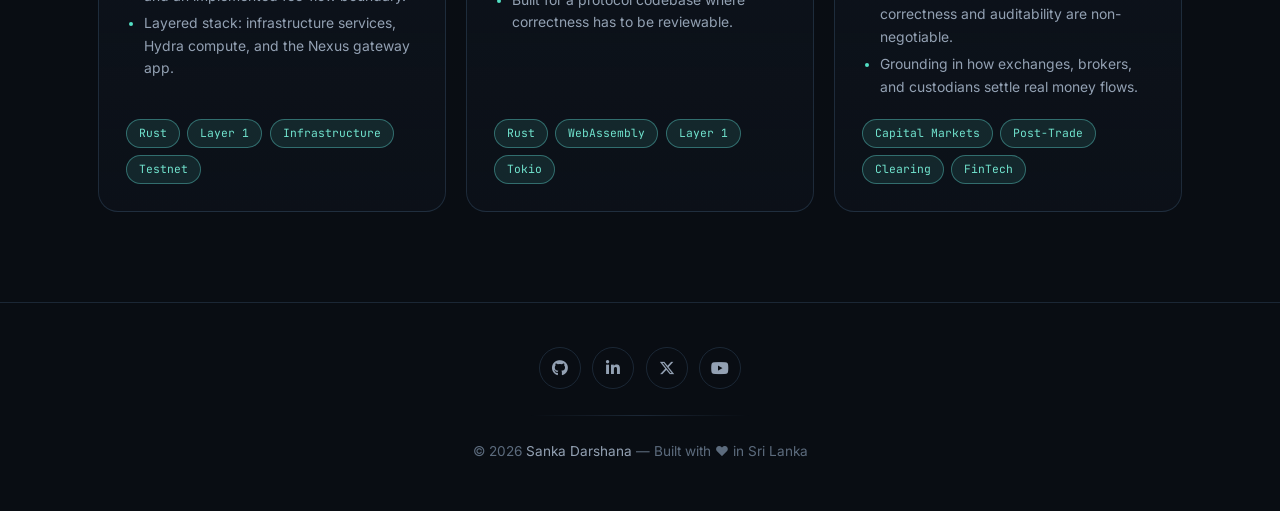
==== commit eaedd569: "Swap Riyadisi card for Sakviti network; replace second Saito card with LSEG Technology experience" ====
--- a/tech.html
+++ b/tech.html
@@ -129,6 +129,34 @@
             <div id="projects" class="projects__grid" role="list">
                 <article class="project-card fade-in" role="listitem">
                     <div class="project-card__head">
+                        <span class="project-card__icon" aria-hidden="true"><i class="fa-solid fa-cubes"></i></span>
+                        <div class="project-card__links">
+                            <a href="https://sakviti.com" aria-label="Live site" title="sakviti.com" target="_blank"
+                                rel="noopener"><i class="fa-solid fa-arrow-up-right-from-square"></i></a>
+                            <a href="https://x.com/sakvitinet" aria-label="Follow on X" title="Follow on X"
+                                target="_blank" rel="noopener"><i class="fa-brands fa-x-twitter"></i></a>
+                        </div>
+                    </div>
+                    <h3 class="project-card__title">Sakviti - Layer 1 Network</h3>
+                    <p class="project-card__meta">Base network &middot; Fee economy &middot; Rust</p>
+                    <p class="project-card__desc">
+                        A <strong>Layer 1 base network</strong> for economically sustainable decentralized
+                        infrastructure: protocol fees on material actions connect real demand to shared-record operators.
+                    </p>
+                    <ul class="project-card__details">
+                        <li>Core engine in Rust with a shared record and an implemented fee-flow boundary.</li>
+                        <li>Layered stack: infrastructure services, Hydra compute, and the Nexus gateway app.</li>
+                    </ul>
+                    <div class="project-card__tags">
+                        <span class="tag tag--dev">Rust</span>
+                        <span class="tag tag--dev">Layer 1</span>
+                        <span class="tag tag--dev">Infrastructure</span>
+                        <span class="tag tag--dev">Testnet</span>
+                    </div>
+                </article>
+
+                <article class="project-card fade-in fade-in-delay-1" role="listitem">
+                    <div class="project-card__head">
                         <span class="project-card__icon" aria-hidden="true"><i class="fa-solid fa-link"></i></span>
                         <div class="project-card__links">
                             <a href="https://github.com/SaitoTech/saito-rust-workspace" aria-label="GitHub repository"
@@ -157,62 +185,35 @@
                     </div>
                 </article>
 
-                <article class="project-card fade-in fade-in-delay-1" role="listitem">
+                <article class="project-card fade-in fade-in-delay-2" role="listitem">
                     <div class="project-card__head">
-                        <span class="project-card__icon" aria-hidden="true"><i class="fa-solid fa-globe"></i></span>
+                        <span class="project-card__icon" aria-hidden="true"><i
+                                class="fa-solid fa-building-columns"></i></span>
                         <div class="project-card__links">
-                            <a href="https://github.com/SaitoTech/saito" aria-label="GitHub repository"
-                                title="View on GitHub" target="_blank" rel="noopener"><i
-                                    class="fa-brands fa-github"></i></a>
-                            <a href="https://saito.io" aria-label="Live site" title="saito.io" target="_blank"
-                                rel="noopener"><i class="fa-solid fa-arrow-up-right-from-square"></i></a>
+                            <a href="https://www.linkedin.com/in/sankadarshana/" aria-label="LinkedIn profile"
+                                title="View on LinkedIn" target="_blank" rel="noopener"><i
+                                    class="fa-brands fa-linkedin-in"></i></a>
                         </div>
                     </div>
-                    <h3 class="project-card__title">Saito - Layer 1 Blockchain</h3>
-                    <p class="project-card__meta">Open network &middot; DLT &middot; P2P</p>
+                    <h3 class="project-card__title">LSEG Technology</h3>
+                    <p class="project-card__meta">Capital markets &middot; Exchange infrastructure</p>
                     <p class="project-card__desc">
-                        Self-sufficient <strong>Layer 1 blockchain</strong> built for massive-scale decentralised
-                        apps without compromising openness. Network nodes are paid directly from transaction fees.
+                        Engineering experience with <strong>LSEG Technology</strong> (MillenniumIT), building
+                        clearing and settlement software for capital markets: the Millennium Clearing product.
                     </p>
                     <ul class="project-card__details">
-                        <li>Contributes to a live ecosystem spanning protocol, apps, and network services.</li>
-                        <li>Work touches the boundaries between product experience and core infrastructure.</li>
+                        <li>Worked on post-trade systems where correctness and auditability are non-negotiable.</li>
+                        <li>Grounding in how exchanges, brokers, and custodians settle real money flows.</li>
                     </ul>
                     <div class="project-card__tags">
-                        <span class="tag tag--dev">Web3</span>
-                        <span class="tag tag--dev">JavaScript</span>
-                        <span class="tag tag--dev">DLT</span>
-                        <span class="tag tag--dev">P2P</span>
-                    </div>
-                </article>
-
-                <article class="project-card fade-in fade-in-delay-2" role="listitem">
-                    <div class="project-card__head">
-                        <span class="project-card__icon" aria-hidden="true"><i class="fa-solid fa-eye"></i></span>
-                        <div class="project-card__links">
-                            <a href="https://github.com/SankaD/Riyadisi" aria-label="GitHub repository"
-                                title="View on GitHub" target="_blank" rel="noopener"><i
-                                    class="fa-brands fa-github"></i></a>
-                        </div>
-                    </div>
-                    <h3 class="project-card__title">Riyadisi - Driver Safety AI</h3>
-                    <p class="project-card__meta">Computer vision &middot; Embedded safety</p>
-                    <p class="project-card__desc">
-                        Final year project at <strong>University of Moratuwa CSE</strong>: a real-time driver
-                        drowsiness and distraction detection system using computer vision.
-                    </p>
-                    <ul class="project-card__details">
-                        <li>Detects driver state from visual signals in real time.</li>
-                        <li>Frames AI as a practical safety system, not a novelty demo.</li>
-                    </ul>
-                    <div class="project-card__tags">
-                        <span class="tag tag--dev">C</span>
-                        <span class="tag tag--dev">Computer Vision</span>
-                        <span class="tag tag--dev">AI / ML</span>
-                        <span class="tag tag--dev">Embedded</span>
-                    </div>
-                </article>
-            </div>
+                        <span class="tag tag--dev">Capital Markets</span>
+                        <span class="tag tag--dev">Post-Trade</span>
+                        <span class="tag tag--dev">Clearing</span>
+                        <span class="tag tag--dev">FinTech</span>
+                    </div>
+                </article>
+            </div>
+
         </section>
     </main>
 
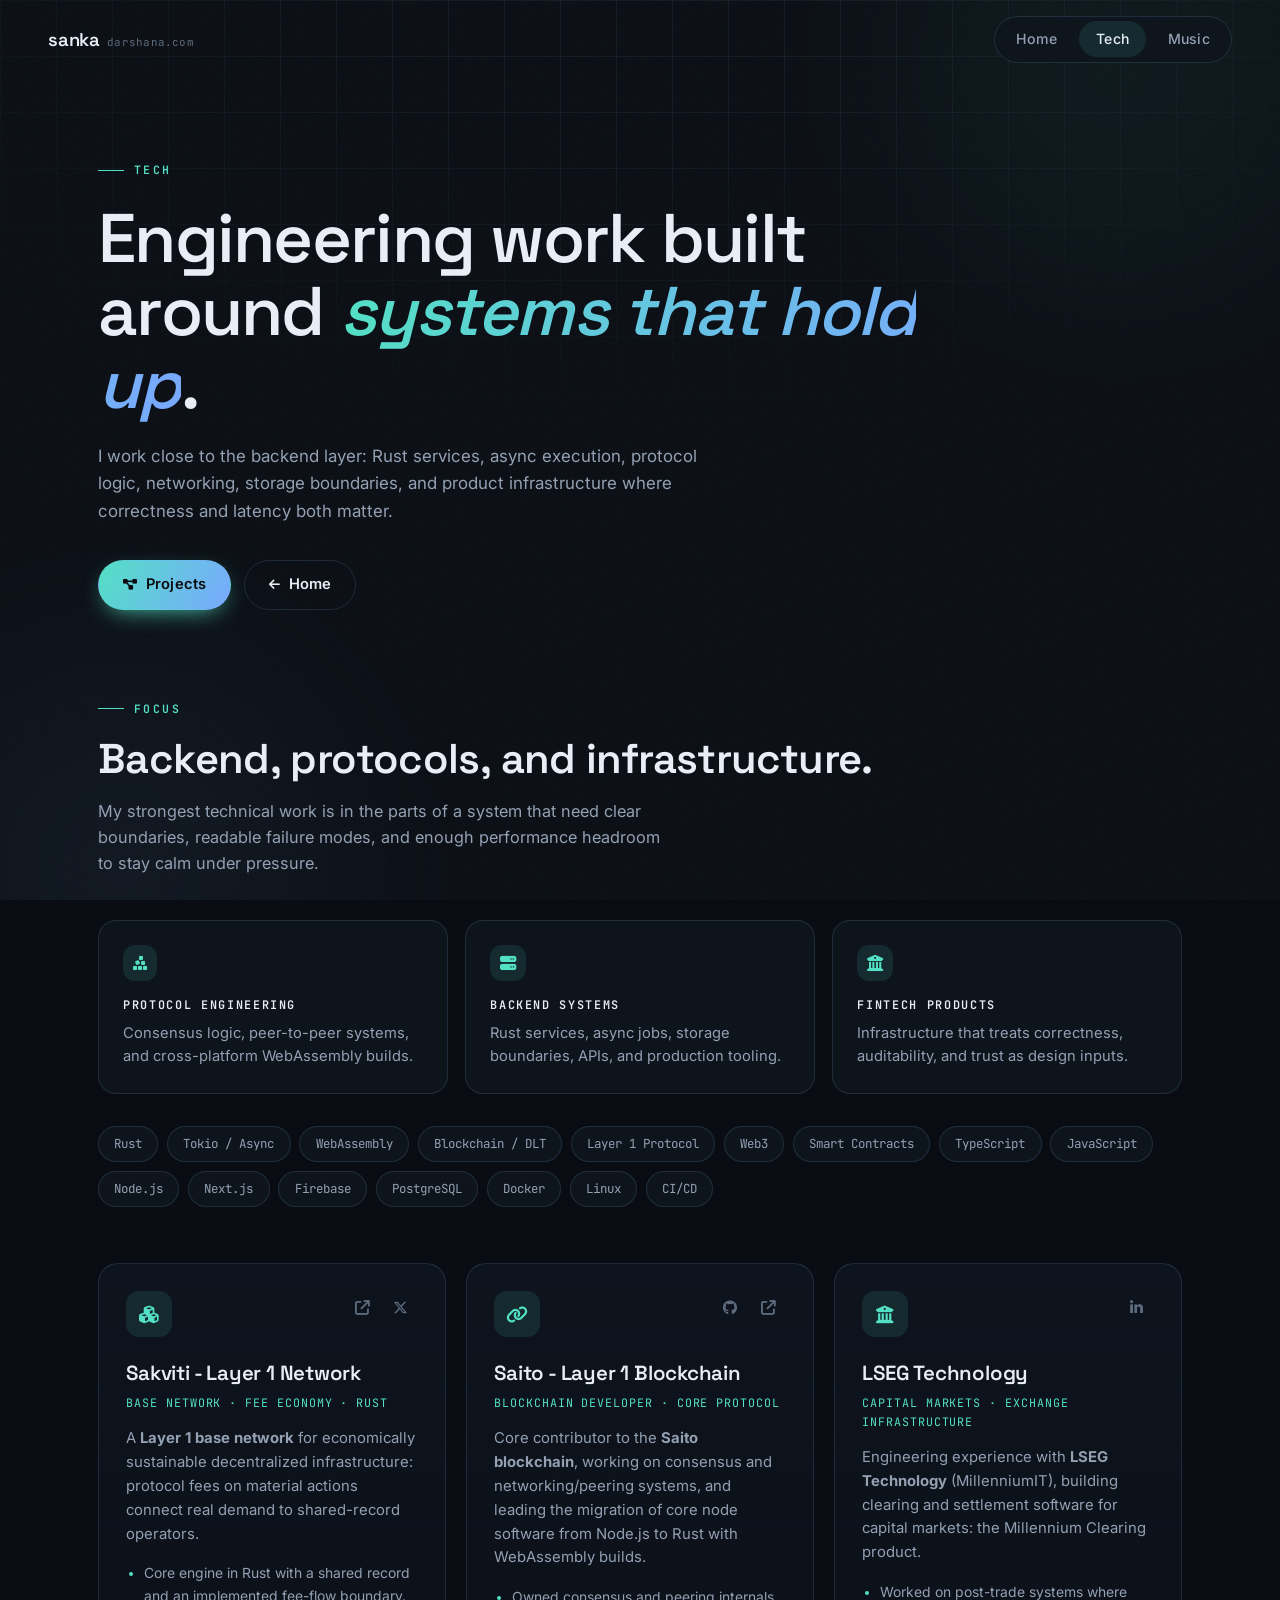
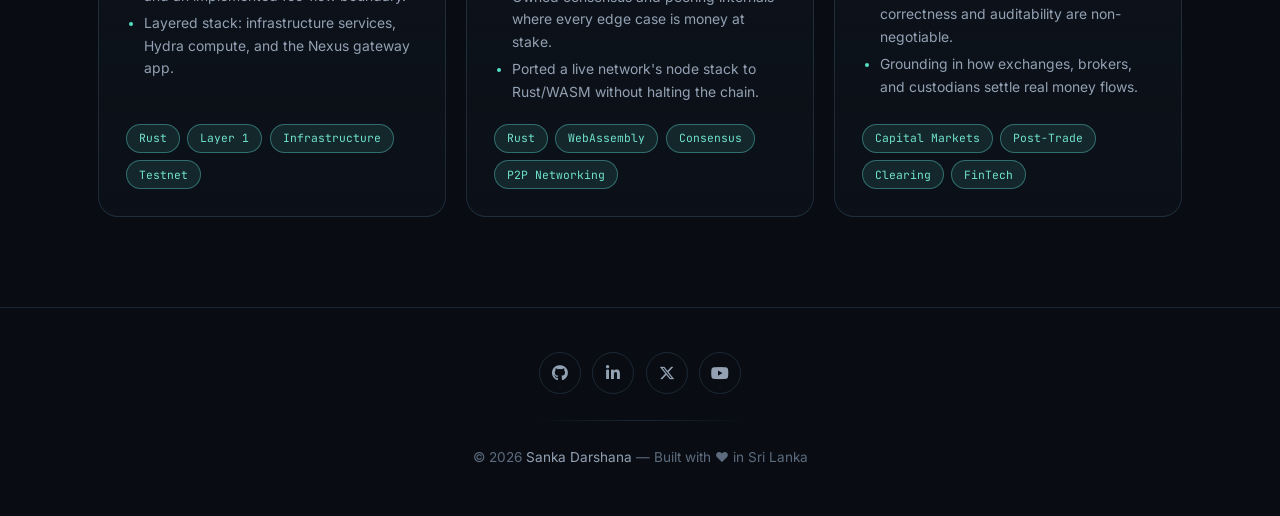
==== commit 1ac2e4dc: "Rewrite Saito card: core contributor role per LinkedIn" ====
--- a/tech.html
+++ b/tech.html
@@ -167,21 +167,22 @@
                                     class="fa-solid fa-arrow-up-right-from-square"></i></a>
                         </div>
                     </div>
-                    <h3 class="project-card__title">Saito Rust Workspace</h3>
-                    <p class="project-card__meta">Rust core &middot; Consensus &middot; WASM</p>
+                    <h3 class="project-card__title">Saito - Layer 1 Blockchain</h3>
+                    <p class="project-card__meta">Blockchain Developer &middot; Core protocol</p>
                     <p class="project-card__desc">
-                        Cargo workspace implementing <strong>Saito Consensus</strong> in Rust, including
-                        consensus logic, network and storage layers, and cross-platform WebAssembly builds.
+                        Core contributor to the <strong>Saito blockchain</strong>, working on consensus and
+                        networking/peering systems, and leading the migration of core node software from
+                        Node.js to Rust with WebAssembly builds.
                     </p>
                     <ul class="project-card__details">
-                        <li>Separates consensus, networking, storage, and WebAssembly concerns.</li>
-                        <li>Built for a protocol codebase where correctness has to be reviewable.</li>
+                        <li>Owned consensus and peering internals where every edge case is money at stake.</li>
+                        <li>Ported a live network's node stack to Rust/WASM without halting the chain.</li>
                     </ul>
                     <div class="project-card__tags">
                         <span class="tag tag--dev">Rust</span>
                         <span class="tag tag--dev">WebAssembly</span>
-                        <span class="tag tag--dev">Layer 1</span>
-                        <span class="tag tag--dev">Tokio</span>
+                        <span class="tag tag--dev">Consensus</span>
+                        <span class="tag tag--dev">P2P Networking</span>
                     </div>
                 </article>
 
